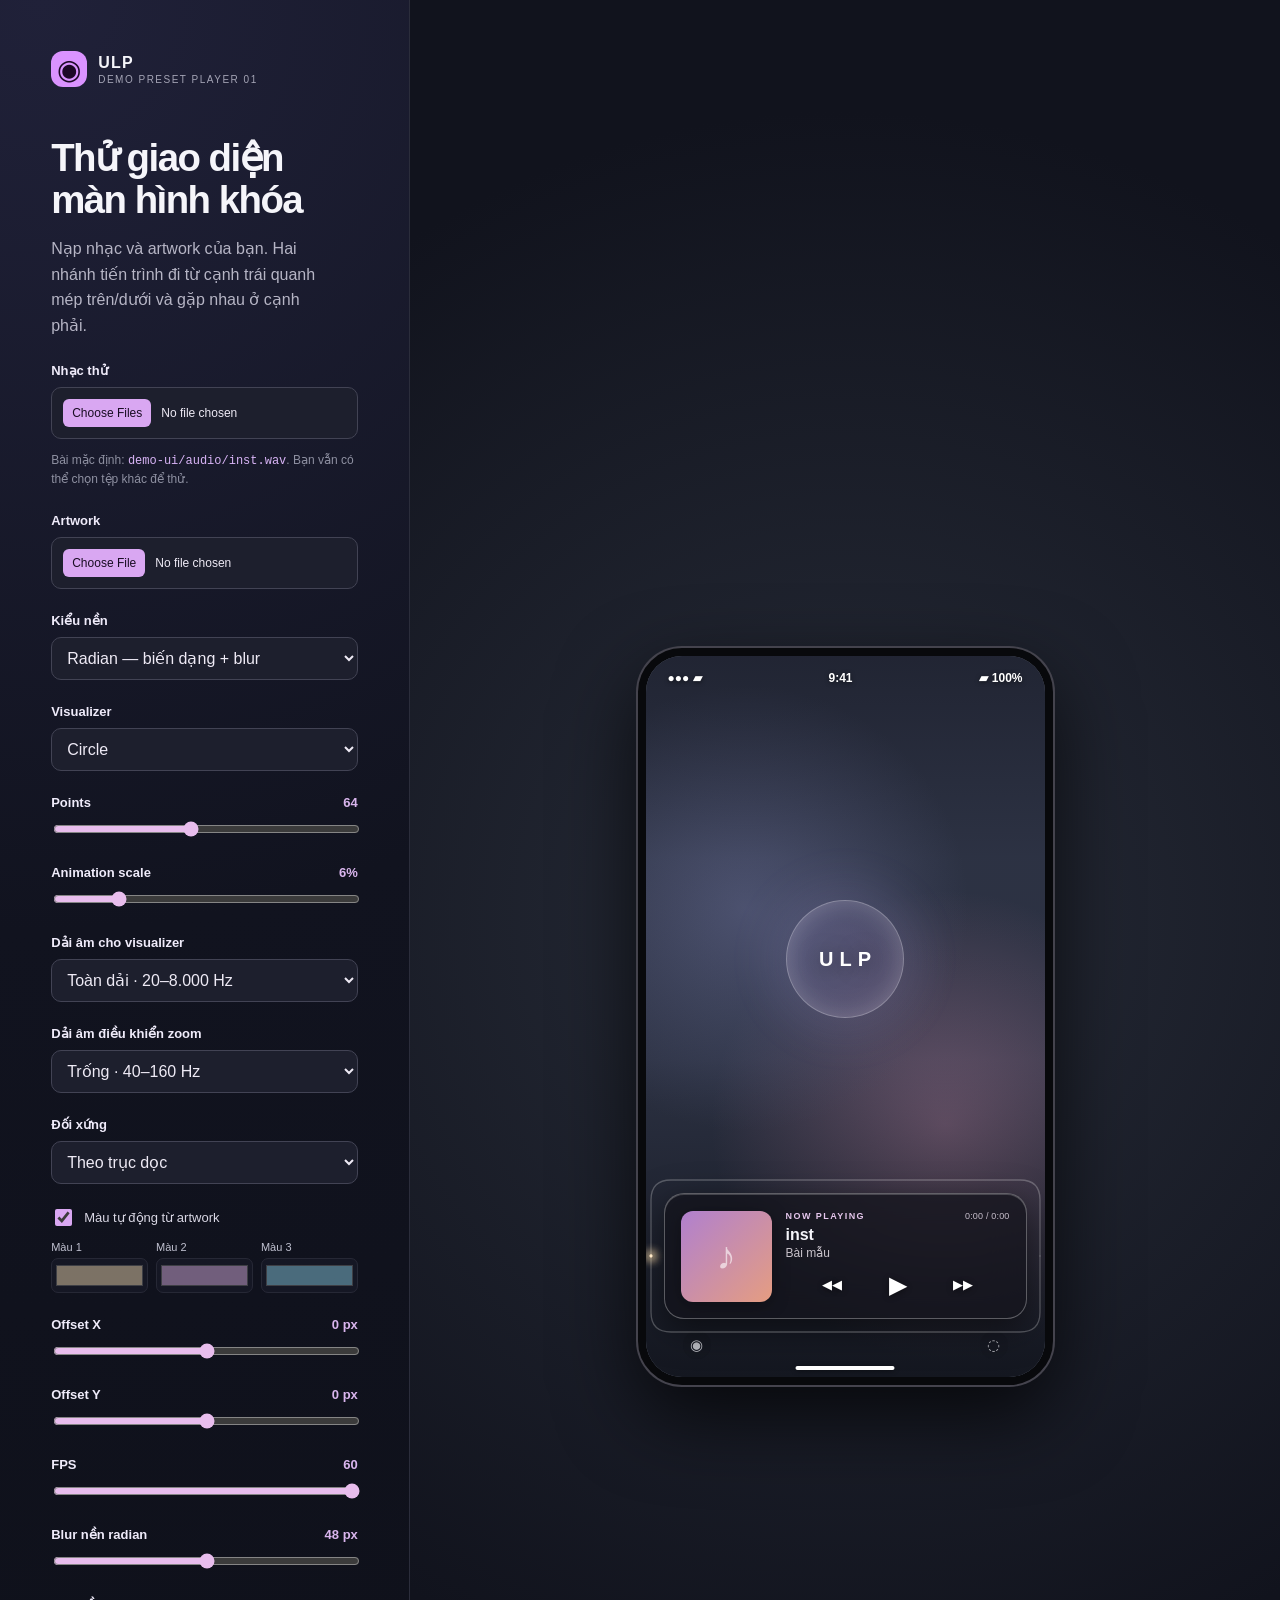
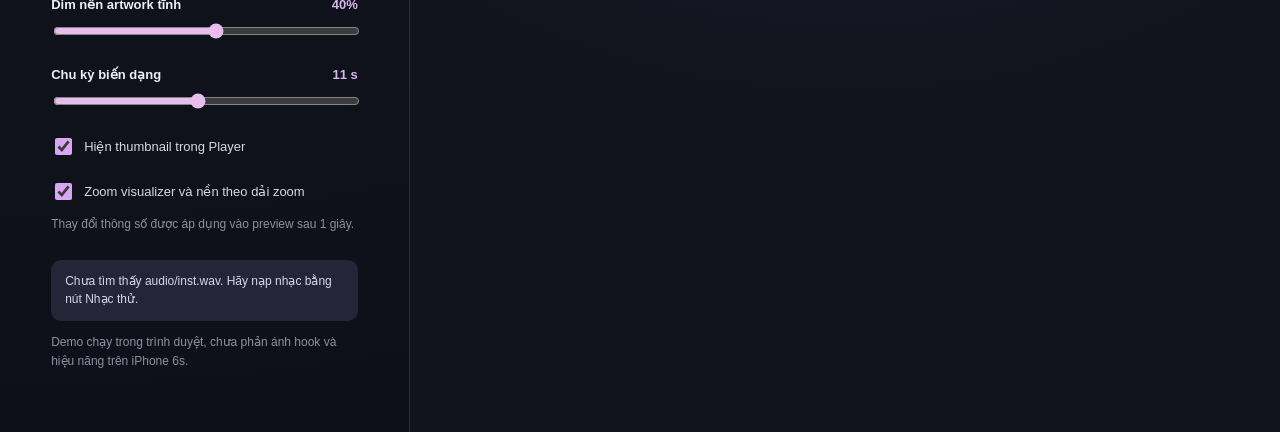
==== demo-ui/index.html @ 55b80ae1 "visualizer" ====
<!doctype html>
<html lang="vi">
<head>
  <meta charset="utf-8">
  <meta name="viewport" content="width=device-width, initial-scale=1">
  <title>ULP — Demo UI</title>
  <link rel="stylesheet" href="style.css">
</head>
<body>
  <main class="workspace">
    <section class="controls" aria-label="Điều khiển demo">
      <div class="brand"><span class="brand-mark">◉</span><div><strong>ULP</strong><small>Demo preset Player 01</small></div></div>
      <h1>Thử giao diện<br>màn hình khóa</h1>
      <p class="intro">Nạp nhạc và artwork của bạn. Hai nhánh tiến trình đi từ cạnh trái quanh mép trên/dưới và gặp nhau ở cạnh phải.</p>

      <label class="field-label" for="audioFiles">Nhạc thử</label>
      <input id="audioFiles" type="file" accept="audio/*" multiple>
      <p class="hint">Bài mặc định: <code>demo-ui/audio/inst.wav</code>. Bạn vẫn có thể chọn tệp khác để thử.</p>

      <label class="field-label" for="artworkFile">Artwork</label>
      <input id="artworkFile" type="file" accept="image/*">

      <label class="field-label" for="backgroundMode">Kiểu nền</label>
      <select id="backgroundMode">
        <option value="radian">Radian — biến dạng + blur</option>
        <option value="static">Artwork tĩnh</option>
      </select>

      <label class="field-label" for="visualMode">Visualizer</label>
      <select id="visualMode">
        <option value="circle">Circle</option>
        <option value="bar">Bar</option>
        <option value="line">Line</option>
        <option value="dot">Dot</option>
        <option value="siri">Siri</option>
        <option value="wave">Wave</option>
      </select>

      <label class="field-label" for="points">Points <output id="pointsValue" for="points">64</output></label>
      <input id="points" type="range" min="12" max="128" step="4" value="64">

      <label class="field-label" for="animationScale">Animation scale <output id="animationScaleValue" for="animationScale">6%</output></label>
      <input id="animationScale" type="range" min="0" max="30" step="1" value="6">

      <label class="field-label" for="frequencyBand">Dải âm cho visualizer</label>
      <select id="frequencyBand">
        <option value="drum">Trống · 40–160 Hz</option>
        <option value="bass">Bass · 20–250 Hz</option>
        <option value="mid">Trung · 250–2.000 Hz</option>
        <option value="high">Cao · 2.000–8.000 Hz</option>
        <option value="full" selected>Toàn dải · 20–8.000 Hz</option>
      </select>

      <label class="field-label" for="zoomBand">Dải âm điều khiển zoom</label>
      <select id="zoomBand">
        <option value="drum">Trống · 40–160 Hz</option>
        <option value="bass">Bass · 20–250 Hz</option>
        <option value="mid">Trung · 250–2.000 Hz</option>
        <option value="high">Cao · 2.000–8.000 Hz</option>
        <option value="full">Toàn dải · 20–8.000 Hz</option>
      </select>

      <label class="field-label" for="symmetry">Đối xứng</label>
      <select id="symmetry">
        <option value="none">Tắt</option>
        <option value="vertical" selected>Theo trục dọc</option>
        <option value="horizontal">Theo trục ngang</option>
        <option value="both">Hai trục</option>
      </select>

      <label class="check-row"><input id="autoColor" type="checkbox" checked> Màu tự động từ artwork</label>
      <div class="color-grid" aria-label="Màu thủ công">
        <label>Màu 1 <input id="color1" type="color" value="#ffe6be"></label>
        <label>Màu 2 <input id="color2" type="color" value="#e7bbef"></label>
        <label>Màu 3 <input id="color3" type="color" value="#92d7ef"></label>
      </div>

      <label class="field-label" for="offsetX">Offset X <output id="offsetXValue" for="offsetX">0 px</output></label>
      <input id="offsetX" type="range" min="-80" max="80" step="1" value="0">
      <label class="field-label" for="offsetY">Offset Y <output id="offsetYValue" for="offsetY">0 px</output></label>
      <input id="offsetY" type="range" min="-80" max="80" step="1" value="0">

      <label class="field-label" for="fps">FPS <output id="fpsValue" for="fps">60</output></label>
      <input id="fps" type="range" min="15" max="60" step="5" value="60">

      <label class="field-label" for="blurAmount">Blur nền radian <output id="blurAmountValue" for="blurAmount">48 px</output></label>
      <input id="blurAmount" type="range" min="16" max="80" step="2" value="48">
      <label class="field-label" for="staticDim">Dim nền artwork tĩnh <output id="staticDimValue" for="staticDim">40%</output></label>
      <input id="staticDim" type="range" min="0" max="75" step="5" value="40">
      <label class="field-label" for="morphSpeed">Chu kỳ biến dạng <output id="morphSpeedValue" for="morphSpeed">11 s</output></label>
      <input id="morphSpeed" type="range" min="3" max="20" step="1" value="11">

      <label class="check-row"><input id="showThumbnail" type="checkbox" checked> Hiện thumbnail trong Player</label>
      <label class="check-row"><input id="beatZoom" type="checkbox" checked> Zoom visualizer và nền theo dải zoom</label>
      <p class="hint">Thay đổi thông số được áp dụng vào preview sau 1 giây.</p>
      <p id="status" class="status" role="status">Sẵn sàng phát inst.wav. Nhấn Play trên khung Player.</p>
      <p class="hint">Demo chạy trong trình duyệt, chưa phản ánh hook và hiệu năng trên iPhone 6s.</p>
    </section>

    <section class="stage" aria-label="Xem trước màn hình khóa">
      <div class="phone">
        <div class="screen" id="screen">
          <div class="wallpaper-fallback"></div>
          <div class="artwork-zoom" id="artworkZoom"><div class="artwork-background artwork-a" id="backgroundA"></div></div>
          <div class="screen-vignette"></div>

          <div class="status-bar" aria-hidden="true"><span>●●● ▰</span><span>9:41</span><span>▰ 100%</span></div>

          <div class="visualizer-wrap" id="visualizerWrap">
            <div class="visualizer-halo"></div>
            <canvas id="visualizer" aria-label="Visualizer phản ứng với nhạc"></canvas>
            <span class="visualizer-center">ULP</span>
          </div>

          <div class="player" id="player">
            <svg class="progress-border" viewBox="0 0 390 156" preserveAspectRatio="none" aria-hidden="true">
              <path class="progress-track" d="M 1 78 V 21 Q 1 1 21 1 H 369 Q 389 1 389 21 V 78"></path>
              <path class="progress-track" d="M 1 78 V 135 Q 1 155 21 155 H 369 Q 389 155 389 135 V 78"></path>
              <path id="progressGlowTop" class="progress-glow" d="M 1 78 V 21 Q 1 1 21 1 H 369 Q 389 1 389 21 V 78" pathLength="100"></path>
              <path id="progressGlowBottom" class="progress-glow" d="M 1 78 V 135 Q 1 155 21 155 H 369 Q 389 155 389 135 V 78" pathLength="100"></path>
              <path id="progressLineTop" class="progress-line" d="M 1 78 V 21 Q 1 1 21 1 H 369 Q 389 1 389 21 V 78" pathLength="100"></path>
              <path id="progressLineBottom" class="progress-line" d="M 1 78 V 135 Q 1 155 21 155 H 369 Q 389 155 389 135 V 78" pathLength="100"></path>
            </svg>
            <div class="thumb" id="thumb"><span>♪</span></div>
            <div class="player-content">
              <div class="song-topline"><span class="eyebrow">NOW PLAYING</span><span id="timeLabel">0:00 / 0:00</span></div>
              <div class="song-title" id="songTitle">inst</div>
              <div class="song-artist" id="songArtist">Bài mẫu</div>
              <div class="transport">
                <button id="prevButton" type="button" aria-label="Bài trước hoặc phát lại">◀◀</button>
                <button id="playButton" class="play-button" type="button" aria-label="Phát">▶</button>
                <button id="nextButton" type="button" aria-label="Bài sau hoặc phát lại">▶▶</button>
              </div>
            </div>
          </div>

          <div class="bottom-actions" aria-hidden="true"><span>◉</span><span>◌</span></div>
          <div class="home-indicator" aria-hidden="true"></div>
        </div>
      </div>
    </section>
  </main>
  <audio id="audio" preload="metadata" src="audio/inst.wav"></audio>
  <script src="app.js"></script>
</body>
</html>
---- demo-ui/style.css ----
:root { color-scheme: dark; font-family: Inter, -apple-system, BlinkMacSystemFont, "Segoe UI", sans-serif; background: #0b0d14; color: #f5f5fa; }
* { box-sizing: border-box; }
body { margin: 0; min-height: 100vh; }
button, input, select { font: inherit; }
.workspace { min-height: 100vh; display: grid; grid-template-columns: minmax(290px, 410px) minmax(430px, 1fr); }
.controls { padding: clamp(24px, 4vw, 56px); background: radial-gradient(circle at 10% 0%, #202139 0, #11131f 45%, #0e1019 100%); border-right: 1px solid #2b2d3b; }
.brand { display: flex; align-items: center; gap: 11px; letter-spacing: .08em; }
.brand-mark { display: grid; place-items: center; width: 36px; height: 36px; border-radius: 12px; background: #da93ff; color: #1d0927; font-size: 28px; }
.brand strong, .brand small { display: block; }
.brand small { margin-top: 2px; color: #a4a4b5; font-size: 10px; letter-spacing: .15em; text-transform: uppercase; }
h1 { margin: 50px 0 14px; font-size: clamp(30px, 3vw, 40px); line-height: 1.08; letter-spacing: -.04em; }
.intro { max-width: 31ch; color: #b6b5c5; line-height: 1.6; }
.field-label { display: block; margin: 24px 0 9px; color: #efebfa; font-size: 13px; font-weight: 650; }
input[type=file], select { width: 100%; min-width: 0; border: 1px solid #424354; border-radius: 10px; background: #1d1f2d; color: #eeeaf5; padding: 11px; }
input[type=range] { width: 100%; accent-color: #e8bded; cursor: pointer; }
.field-label output { float: right; color: #d9b5ed; font-variant-numeric: tabular-nums; }
input[type=file] { font-size: 12px; }
input[type=file]::file-selector-button { margin-right: 10px; padding: 7px 9px; color: #190d23; background: #d9a7f2; border: 0; border-radius: 6px; cursor: pointer; }
.check-row { display: flex; align-items: center; gap: 9px; margin-top: 22px; color: #d9d7e4; font-size: 13px; }
.check-row input { accent-color: #d9a7f2; width: 17px; height: 17px; }
.color-grid { display: grid; grid-template-columns: repeat(3, 1fr); gap: 8px; margin-top: 12px; }
.color-grid label { display: grid; gap: 5px; color: #bfc0cf; font-size: 11px; }
.color-grid input { width: 100%; height: 35px; padding: 2px; border: 1px solid #424354; border-radius: 7px; background: #1d1f2d; }
.color-grid input:disabled { opacity: .45; }
.hint { color: #8e90a1; font-size: 12px; line-height: 1.55; }
code { color: #d8b4f6; }
.status { margin-top: 27px; padding: 13px 14px; border-radius: 10px; background: #242537; color: #dcd5eb; font-size: 12px; line-height: 1.45; }
.stage { display: grid; place-items: center; padding: 32px 16px; background: radial-gradient(circle at 50% 45%, #272c38, #11131d 67%); }
.phone { width: min(415px, 100%); aspect-ratio: 415 / 737; border: 8px solid #08090c; border-radius: 44px; background: #111; box-shadow: 0 0 0 2px #44434d, 0 30px 80px #000b; overflow: hidden; }
.screen { position: relative; width: 100%; height: 100%; overflow: hidden; background: #5e6473; isolation: isolate; }
.wallpaper-fallback, .artwork-zoom, .artwork-background, .screen-vignette { position: absolute; inset: 0; pointer-events: none; }
.wallpaper-fallback { background: radial-gradient(circle at 25% 35%, #515776 0, transparent 40%), radial-gradient(circle at 75% 65%, #715b73 0, transparent 42%), #2f3547; }
.artwork-zoom { transform: scale(var(--background-beat-scale, 1)); transform-origin: center; transition: transform .07s linear; }
.artwork-background { background-size: cover; background-position: center; opacity: 0; transition: opacity .45s; }
.screen.has-artwork .artwork-background { opacity: 1; }
.screen.radian .artwork-a { inset: -30%; filter: blur(var(--radian-blur, 48px)) saturate(1.6); animation: morphA var(--morph-duration, 11s) ease-in-out infinite alternate; }
.screen.static .artwork-a { filter: none; animation: none; }
.screen.static.has-artwork .artwork-zoom::after { content: ""; position: absolute; inset: 0; background: rgba(0, 0, 0, var(--static-dim, .4)); pointer-events: none; }
.screen-vignette { background: linear-gradient(#05040b55, #05040b10 28%, #05040b15 56%, #02030699 100%); }
.status-bar { position: absolute; top: 15px; left: 22px; right: 22px; display: flex; justify-content: space-between; align-items: center; color: white; font-size: 12px; font-weight: 700; text-shadow: 0 1px 4px #0008; }
.visualizer-wrap { position: absolute; width: 270px; height: 270px; left: 50%; top: 42%; transform: translate(calc(-50% + var(--offset-x, 0px)), calc(-50% + var(--offset-y, 0px))) scale(var(--beat-scale, 1)); transition: transform .07s linear; display: grid; place-items: center; }
.visualizer-halo { position: absolute; width: 44%; height: 44%; border-radius: 50%; background: #cdb2ff24; box-shadow: 0 0 40px 20px #cdb2ff18, inset 0 0 25px #ffffff35; border: 1px solid #ffffff50; }
#visualizer { position: absolute; width: 100%; height: 100%; }
.visualizer-center { position: relative; font-size: 20px; font-weight: 800; letter-spacing: .3em; margin-left: .3em; color: #fff; text-shadow: 0 2px 20px #0009; }
.player { position: absolute; z-index: 2; bottom: 58px; left: 18px; right: 18px; height: 126px; display: flex; align-items: center; gap: 14px; padding: 13px 16px; border: 1px solid #ffffff4d; border-radius: 20px; background: #14131cbd; box-shadow: 0 10px 35px #0008, inset 0 1px #ffffff31; backdrop-filter: blur(18px); -webkit-backdrop-filter: blur(18px); }
.progress-border { position: absolute; left: -15px; top: -15px; width: calc(100% + 30px); height: calc(100% + 30px); overflow: visible; pointer-events: none; }
.progress-track, .progress-glow, .progress-line { fill: none; stroke-linecap: round; stroke-linejoin: round; }
.progress-track { stroke: #ffffff3d; stroke-width: 1.3; }
.progress-glow { stroke: #ffdfaa; stroke-width: 8; opacity: .82; filter: blur(5px); stroke-dasharray: 0 100; }
.progress-line { stroke: #ffe9c8; stroke-width: 2.8; stroke-dasharray: 0 100; }
.thumb { position: relative; flex: none; width: 91px; height: 91px; border-radius: 12px; background: linear-gradient(135deg, #b080cf, #e59d81); display: grid; place-items: center; background-position: center; background-size: cover; box-shadow: 0 3px 18px #0005; overflow: hidden; }
.thumb span { font-size: 39px; color: #fff9; }
.thumb.has-image span { display: none; }
.player.no-thumb .thumb { display: none; }
.player-content { min-width: 0; flex: 1; align-self: stretch; display: flex; flex-direction: column; justify-content: center; }
.song-topline { display: flex; justify-content: space-between; gap: 4px; color: #c7bfcc; font-size: 9px; letter-spacing: .02em; }
.eyebrow { color: #e6c7ed; font-weight: 800; letter-spacing: .16em; }
.song-title, .song-artist { white-space: nowrap; overflow: hidden; text-overflow: ellipsis; }
.song-title { margin-top: 5px; font-size: 16px; font-weight: 730; }
.song-artist { margin-top: 2px; color: #cbc5cd; font-size: 12px; }
.transport { display: flex; justify-content: space-evenly; align-items: center; margin-top: 8px; }
.transport button { border: 0; background: transparent; color: #fff; cursor: pointer; font-size: 13px; padding: 3px 8px; text-shadow: 0 1px 6px #0007; }
.transport .play-button { font-size: 24px; min-width: 38px; }
.transport button:hover { color: #f7d79d; }
.bottom-actions { position: absolute; bottom: 18px; left: 37px; right: 37px; display: flex; justify-content: space-between; opacity: .75; }
.bottom-actions span { display: grid; place-items: center; width: 28px; height: 28px; border-radius: 50%; background: #14172088; font-size: 15px; }
.home-indicator { position: absolute; bottom: 7px; left: 50%; transform: translateX(-50%); width: 99px; height: 4px; border-radius: 6px; background: #fff; box-shadow: 0 1px 5px #0006; }
@keyframes morphA { 0% { transform: translate(-3%, -2%) scale(1.15) rotate(-8deg) skew(1deg, -2deg); } 50% { transform: translate(4%, 2%) scale(1.31) rotate(7deg) skew(-8deg, 4deg); } 100% { transform: translate(-2%, 5%) scale(1.2) rotate(-4deg) skew(6deg, -5deg); } }
@media (max-width: 800px) { .workspace { display: flex; flex-direction: column-reverse; } .stage { padding: 26px 16px; } .controls { border-right: 0; border-top: 1px solid #2b2d3b; } h1 { margin-top: 30px; } }
@media (prefers-reduced-motion: reduce) { .artwork-background { animation: none !important; } .visualizer-wrap { transition: none; } }
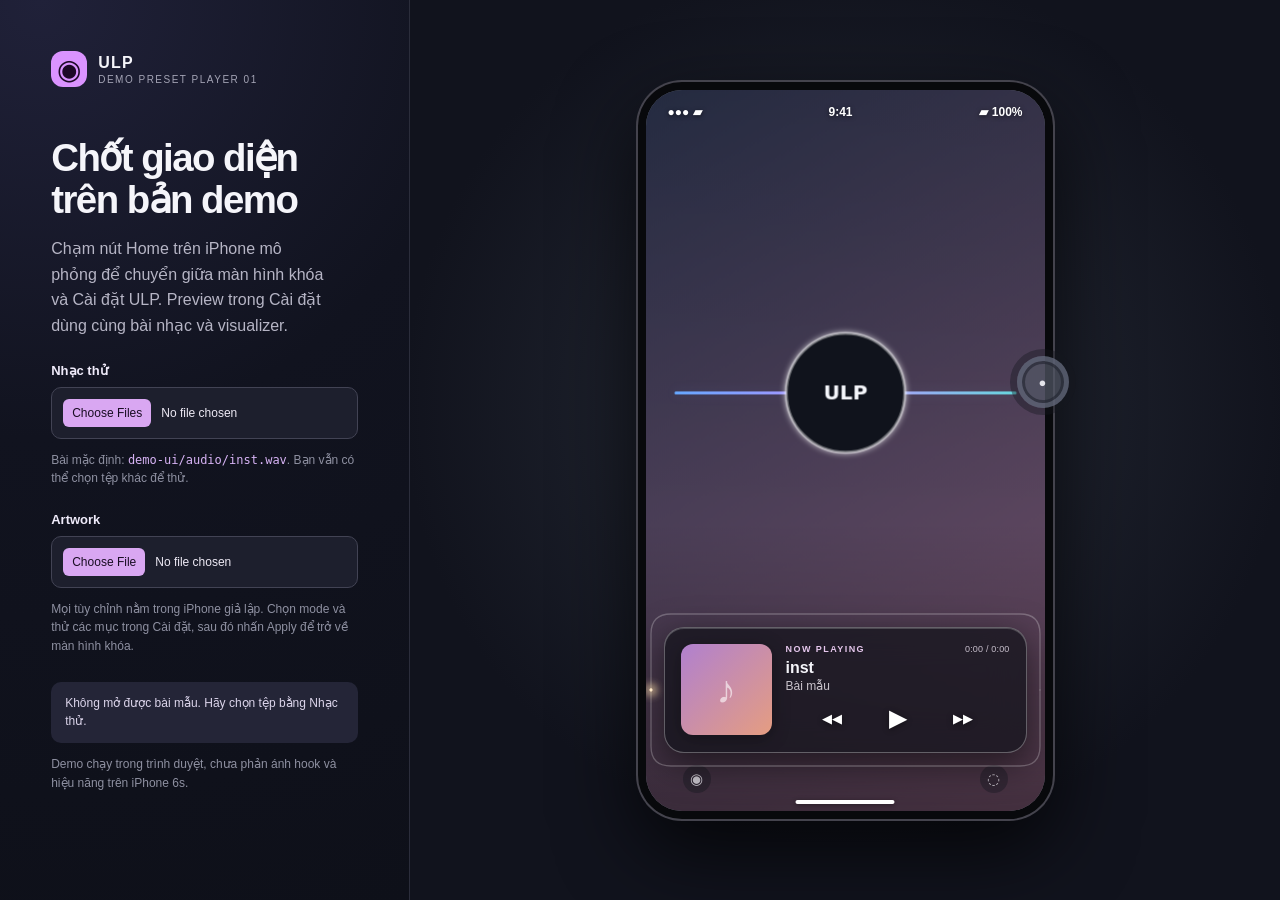
==== commit 8bae7bcc: "update demo" ====
--- a/demo-ui/index.html
+++ b/demo-ui/index.html
@@ -5,13 +5,14 @@
   <meta name="viewport" content="width=device-width, initial-scale=1">
   <title>ULP — Demo UI</title>
   <link rel="stylesheet" href="style.css">
+  <link rel="stylesheet" href="settings.css">
 </head>
 <body>
   <main class="workspace">
     <section class="controls" aria-label="Điều khiển demo">
       <div class="brand"><span class="brand-mark">◉</span><div><strong>ULP</strong><small>Demo preset Player 01</small></div></div>
-      <h1>Thử giao diện<br>màn hình khóa</h1>
-      <p class="intro">Nạp nhạc và artwork của bạn. Hai nhánh tiến trình đi từ cạnh trái quanh mép trên/dưới và gặp nhau ở cạnh phải.</p>
+      <h1>Chốt giao diện<br>trên bản demo</h1>
+      <p class="intro">Chạm nút Home trên iPhone mô phỏng để chuyển giữa màn hình khóa và Cài đặt ULP. Preview trong Cài đặt dùng cùng bài nhạc và visualizer.</p>
 
       <label class="field-label" for="audioFiles">Nhạc thử</label>
       <input id="audioFiles" type="file" accept="audio/*" multiple>
@@ -20,79 +21,7 @@
       <label class="field-label" for="artworkFile">Artwork</label>
       <input id="artworkFile" type="file" accept="image/*">
 
-      <label class="field-label" for="backgroundMode">Kiểu nền</label>
-      <select id="backgroundMode">
-        <option value="radian">Radian — biến dạng + blur</option>
-        <option value="static">Artwork tĩnh</option>
-      </select>
-
-      <label class="field-label" for="visualMode">Visualizer</label>
-      <select id="visualMode">
-        <option value="circle">Circle</option>
-        <option value="bar">Bar</option>
-        <option value="line">Line</option>
-        <option value="dot">Dot</option>
-        <option value="siri">Siri</option>
-        <option value="wave">Wave</option>
-      </select>
-
-      <label class="field-label" for="points">Points <output id="pointsValue" for="points">64</output></label>
-      <input id="points" type="range" min="12" max="128" step="4" value="64">
-
-      <label class="field-label" for="animationScale">Animation scale <output id="animationScaleValue" for="animationScale">6%</output></label>
-      <input id="animationScale" type="range" min="0" max="30" step="1" value="6">
-
-      <label class="field-label" for="frequencyBand">Dải âm cho visualizer</label>
-      <select id="frequencyBand">
-        <option value="drum">Trống · 40–160 Hz</option>
-        <option value="bass">Bass · 20–250 Hz</option>
-        <option value="mid">Trung · 250–2.000 Hz</option>
-        <option value="high">Cao · 2.000–8.000 Hz</option>
-        <option value="full" selected>Toàn dải · 20–8.000 Hz</option>
-      </select>
-
-      <label class="field-label" for="zoomBand">Dải âm điều khiển zoom</label>
-      <select id="zoomBand">
-        <option value="drum">Trống · 40–160 Hz</option>
-        <option value="bass">Bass · 20–250 Hz</option>
-        <option value="mid">Trung · 250–2.000 Hz</option>
-        <option value="high">Cao · 2.000–8.000 Hz</option>
-        <option value="full">Toàn dải · 20–8.000 Hz</option>
-      </select>
-
-      <label class="field-label" for="symmetry">Đối xứng</label>
-      <select id="symmetry">
-        <option value="none">Tắt</option>
-        <option value="vertical" selected>Theo trục dọc</option>
-        <option value="horizontal">Theo trục ngang</option>
-        <option value="both">Hai trục</option>
-      </select>
-
-      <label class="check-row"><input id="autoColor" type="checkbox" checked> Màu tự động từ artwork</label>
-      <div class="color-grid" aria-label="Màu thủ công">
-        <label>Màu 1 <input id="color1" type="color" value="#ffe6be"></label>
-        <label>Màu 2 <input id="color2" type="color" value="#e7bbef"></label>
-        <label>Màu 3 <input id="color3" type="color" value="#92d7ef"></label>
-      </div>
-
-      <label class="field-label" for="offsetX">Offset X <output id="offsetXValue" for="offsetX">0 px</output></label>
-      <input id="offsetX" type="range" min="-80" max="80" step="1" value="0">
-      <label class="field-label" for="offsetY">Offset Y <output id="offsetYValue" for="offsetY">0 px</output></label>
-      <input id="offsetY" type="range" min="-80" max="80" step="1" value="0">
-
-      <label class="field-label" for="fps">FPS <output id="fpsValue" for="fps">60</output></label>
-      <input id="fps" type="range" min="15" max="60" step="5" value="60">
-
-      <label class="field-label" for="blurAmount">Blur nền radian <output id="blurAmountValue" for="blurAmount">48 px</output></label>
-      <input id="blurAmount" type="range" min="16" max="80" step="2" value="48">
-      <label class="field-label" for="staticDim">Dim nền artwork tĩnh <output id="staticDimValue" for="staticDim">40%</output></label>
-      <input id="staticDim" type="range" min="0" max="75" step="5" value="40">
-      <label class="field-label" for="morphSpeed">Chu kỳ biến dạng <output id="morphSpeedValue" for="morphSpeed">11 s</output></label>
-      <input id="morphSpeed" type="range" min="3" max="20" step="1" value="11">
-
-      <label class="check-row"><input id="showThumbnail" type="checkbox" checked> Hiện thumbnail trong Player</label>
-      <label class="check-row"><input id="beatZoom" type="checkbox" checked> Zoom visualizer và nền theo dải zoom</label>
-      <p class="hint">Thay đổi thông số được áp dụng vào preview sau 1 giây.</p>
+      <p class="hint">Mọi tùy chỉnh nằm trong iPhone giả lập. Chọn mode và thử các mục trong Cài đặt, sau đó nhấn Apply để trở về màn hình khóa.</p>
       <p id="status" class="status" role="status">Sẵn sàng phát inst.wav. Nhấn Play trên khung Player.</p>
       <p class="hint">Demo chạy trong trình duyệt, chưa phản ánh hook và hiệu năng trên iPhone 6s.</p>
     </section>
@@ -100,17 +29,8 @@
     <section class="stage" aria-label="Xem trước màn hình khóa">
       <div class="phone">
         <div class="screen" id="screen">
-          <div class="wallpaper-fallback"></div>
-          <div class="artwork-zoom" id="artworkZoom"><div class="artwork-background artwork-a" id="backgroundA"></div></div>
-          <div class="screen-vignette"></div>
-
+          <canvas id="visualizer" class="scene-canvas" aria-label="Visualizer phản ứng với âm thanh trực tiếp"></canvas>
           <div class="status-bar" aria-hidden="true"><span>●●● ▰</span><span>9:41</span><span>▰ 100%</span></div>
-
-          <div class="visualizer-wrap" id="visualizerWrap">
-            <div class="visualizer-halo"></div>
-            <canvas id="visualizer" aria-label="Visualizer phản ứng với nhạc"></canvas>
-            <span class="visualizer-center">ULP</span>
-          </div>
 
           <div class="player" id="player">
             <svg class="progress-border" viewBox="0 0 390 156" preserveAspectRatio="none" aria-hidden="true">
@@ -136,11 +56,21 @@
 
           <div class="bottom-actions" aria-hidden="true"><span>◉</span><span>◌</span></div>
           <div class="home-indicator" aria-hidden="true"></div>
+          <div id="settingsScreen" class="settings-screen" hidden>
+            <div class="settings-nav"><button id="settingsBack" type="button" aria-label="Trở lại">‹</button><strong id="settingsTitle">ULP</strong><button id="settingsApply" type="button">Apply</button></div>
+            <div id="settingsPreviewHost" class="settings-preview-host" hidden></div>
+            <div id="settingsScroll" class="settings-scroll"></div>
+          </div>
         </div>
+        <button id="fakeHome" class="fake-home" type="button" aria-label="Mở Cài đặt giả lập" title="Home: Màn hình khóa / Cài đặt">●</button>
       </div>
     </section>
   </main>
   <audio id="audio" preload="metadata" src="audio/inst.wav"></audio>
+  <script src="audio-response.js"></script>
+  <script src="renderer.js"></script>
+  <script src="settings-schema.js"></script>
   <script src="app.js"></script>
+  <script src="settings.js"></script>
 </body>
 </html>
--- a/demo-ui/style.css
+++ b/demo-ui/style.css
@@ -28,20 +28,8 @@
 .stage { display: grid; place-items: center; padding: 32px 16px; background: radial-gradient(circle at 50% 45%, #272c38, #11131d 67%); }
 .phone { width: min(415px, 100%); aspect-ratio: 415 / 737; border: 8px solid #08090c; border-radius: 44px; background: #111; box-shadow: 0 0 0 2px #44434d, 0 30px 80px #000b; overflow: hidden; }
 .screen { position: relative; width: 100%; height: 100%; overflow: hidden; background: #5e6473; isolation: isolate; }
-.wallpaper-fallback, .artwork-zoom, .artwork-background, .screen-vignette { position: absolute; inset: 0; pointer-events: none; }
-.wallpaper-fallback { background: radial-gradient(circle at 25% 35%, #515776 0, transparent 40%), radial-gradient(circle at 75% 65%, #715b73 0, transparent 42%), #2f3547; }
-.artwork-zoom { transform: scale(var(--background-beat-scale, 1)); transform-origin: center; transition: transform .07s linear; }
-.artwork-background { background-size: cover; background-position: center; opacity: 0; transition: opacity .45s; }
-.screen.has-artwork .artwork-background { opacity: 1; }
-.screen.radian .artwork-a { inset: -30%; filter: blur(var(--radian-blur, 48px)) saturate(1.6); animation: morphA var(--morph-duration, 11s) ease-in-out infinite alternate; }
-.screen.static .artwork-a { filter: none; animation: none; }
-.screen.static.has-artwork .artwork-zoom::after { content: ""; position: absolute; inset: 0; background: rgba(0, 0, 0, var(--static-dim, .4)); pointer-events: none; }
-.screen-vignette { background: linear-gradient(#05040b55, #05040b10 28%, #05040b15 56%, #02030699 100%); }
+.scene-canvas { position: absolute; inset: 0; display: block; width: 100%; height: 100%; }
 .status-bar { position: absolute; top: 15px; left: 22px; right: 22px; display: flex; justify-content: space-between; align-items: center; color: white; font-size: 12px; font-weight: 700; text-shadow: 0 1px 4px #0008; }
-.visualizer-wrap { position: absolute; width: 270px; height: 270px; left: 50%; top: 42%; transform: translate(calc(-50% + var(--offset-x, 0px)), calc(-50% + var(--offset-y, 0px))) scale(var(--beat-scale, 1)); transition: transform .07s linear; display: grid; place-items: center; }
-.visualizer-halo { position: absolute; width: 44%; height: 44%; border-radius: 50%; background: #cdb2ff24; box-shadow: 0 0 40px 20px #cdb2ff18, inset 0 0 25px #ffffff35; border: 1px solid #ffffff50; }
-#visualizer { position: absolute; width: 100%; height: 100%; }
-.visualizer-center { position: relative; font-size: 20px; font-weight: 800; letter-spacing: .3em; margin-left: .3em; color: #fff; text-shadow: 0 2px 20px #0009; }
 .player { position: absolute; z-index: 2; bottom: 58px; left: 18px; right: 18px; height: 126px; display: flex; align-items: center; gap: 14px; padding: 13px 16px; border: 1px solid #ffffff4d; border-radius: 20px; background: #14131cbd; box-shadow: 0 10px 35px #0008, inset 0 1px #ffffff31; backdrop-filter: blur(18px); -webkit-backdrop-filter: blur(18px); }
 .progress-border { position: absolute; left: -15px; top: -15px; width: calc(100% + 30px); height: calc(100% + 30px); overflow: visible; pointer-events: none; }
 .progress-track, .progress-glow, .progress-line { fill: none; stroke-linecap: round; stroke-linejoin: round; }
@@ -51,7 +39,7 @@
 .thumb { position: relative; flex: none; width: 91px; height: 91px; border-radius: 12px; background: linear-gradient(135deg, #b080cf, #e59d81); display: grid; place-items: center; background-position: center; background-size: cover; box-shadow: 0 3px 18px #0005; overflow: hidden; }
 .thumb span { font-size: 39px; color: #fff9; }
 .thumb.has-image span { display: none; }
-.player.no-thumb .thumb { display: none; }
+.player[hidden] { display: none; }
 .player-content { min-width: 0; flex: 1; align-self: stretch; display: flex; flex-direction: column; justify-content: center; }
 .song-topline { display: flex; justify-content: space-between; gap: 4px; color: #c7bfcc; font-size: 9px; letter-spacing: .02em; }
 .eyebrow { color: #e6c7ed; font-weight: 800; letter-spacing: .16em; }
@@ -65,6 +53,4 @@
 .bottom-actions { position: absolute; bottom: 18px; left: 37px; right: 37px; display: flex; justify-content: space-between; opacity: .75; }
 .bottom-actions span { display: grid; place-items: center; width: 28px; height: 28px; border-radius: 50%; background: #14172088; font-size: 15px; }
 .home-indicator { position: absolute; bottom: 7px; left: 50%; transform: translateX(-50%); width: 99px; height: 4px; border-radius: 6px; background: #fff; box-shadow: 0 1px 5px #0006; }
-@keyframes morphA { 0% { transform: translate(-3%, -2%) scale(1.15) rotate(-8deg) skew(1deg, -2deg); } 50% { transform: translate(4%, 2%) scale(1.31) rotate(7deg) skew(-8deg, 4deg); } 100% { transform: translate(-2%, 5%) scale(1.2) rotate(-4deg) skew(6deg, -5deg); } }
 @media (max-width: 800px) { .workspace { display: flex; flex-direction: column-reverse; } .stage { padding: 26px 16px; } .controls { border-right: 0; border-top: 1px solid #2b2d3b; } h1 { margin-top: 30px; } }
-@media (prefers-reduced-motion: reduce) { .artwork-background { animation: none !important; } .visualizer-wrap { transition: none; } }
--- a/demo-ui/settings.css
+++ b/demo-ui/settings.css
@@ -0,0 +1,62 @@
+.phone { position: relative; overflow: visible; }
+.screen { border-radius: 36px; }
+.fake-home { position: absolute; z-index: 12; top: 37%; right: -24px; width: 52px; height: 52px; padding: 0; border: 5px solid #63677a88; border-radius: 50%; color: #e4e4ea; background: #535866b8; box-shadow: 0 0 0 7px #15182066, inset 0 0 0 3px #242833aa; cursor: pointer; font-size: 13px; }
+.fake-home:hover, .fake-home:focus-visible { background: #788096; outline: 2px solid #cfd8ff; }
+.settings-screen { position: absolute; z-index: 5; inset: 0; color: #f6f6f8; background: #000; }
+.screen .status-bar { z-index: 9; }
+.screen .home-indicator { z-index: 9; }
+.settings-screen[hidden] { display: none; }
+.settings-nav { height: 105px; position: absolute; top: 0; left: 0; right: 0; z-index: 8; display: flex; align-items: end; justify-content: space-between; padding: 0 20px 13px; background: linear-gradient(#000 76%, #000e 100%); font-size: 19px; }
+.settings-nav strong { position: absolute; left: 22%; right: 22%; bottom: 17px; text-align: center; pointer-events: none; }
+.settings-nav button { position: relative; z-index: 1; border: 0; background: none; color: #45a6ff; cursor: pointer; padding: 4px; }
+.settings-nav button:first-child { font-size: 48px; line-height: .6; width: 35px; color: #fff; }
+.settings-nav button[hidden] { visibility: hidden; }
+.settings-scroll { position: absolute; inset: 105px 0 0; overflow-y: auto; padding: 0 17px 85px; scrollbar-width: thin; scrollbar-color: #5d606b transparent; }
+.settings-preview-host { position: absolute; top: 105px; left: 17px; right: 17px; height: 194px; z-index: 6; }
+.settings-preview-host[hidden] { display: none; }
+.settings-screen[data-page="visualizer"] .settings-scroll,
+.settings-screen[data-page="modes"] .settings-scroll { top: 299px; }
+.settings-screen[data-page="preview"] .settings-preview-host { height: 479px; }
+.settings-screen[data-page="preview"] .settings-scroll { top: 584px; }
+.setting-section { margin: 28px 0 31px; }
+.setting-section h2 { margin: 0 12px 8px; color: #898a91; font-size: 11px; letter-spacing: .05em; font-weight: 650; }
+.setting-card { border-radius: 22px; background: #1c1c1e; overflow: hidden; }
+.setting-row { min-height: 52px; width: 100%; border: 0; border-bottom: 1px solid #39393e; padding: 10px 14px; display: flex; align-items: center; justify-content: space-between; gap: 12px; color: #f5f5f7; background: transparent; text-align: left; font-size: 15px; text-decoration: none; }
+.setting-card > .setting-row:last-child, .setting-card > .setting-slider:last-child, .setting-card > .setting-colors:last-child { border-bottom: 0; }
+.setting-link { cursor: pointer; }
+.setting-link:hover { background: #303035; }
+.setting-value { display: flex; align-items: center; gap: 9px; color: #98989f; white-space: nowrap; }
+.setting-value b { font-size: 29px; font-weight: 350; line-height: .7; }
+.setting-link:has(.setting-value:only-child) { color: #49a8ff; }
+.setting-toggle { appearance: none; width: 51px; height: 30px; flex: none; border: none; border-radius: 20px; background: #55565a; position: relative; cursor: pointer; }
+.setting-toggle::after { content: ''; position: absolute; width: 25px; height: 25px; left: 2px; top: 2px; border-radius: 50%; background: #fff; transition: transform .2s; }
+.setting-toggle:checked { background: #32c263; }
+.setting-toggle:checked::after { transform: translateX(21px); }
+.setting-note { margin: 8px 12px 0; color: #96969d; font-size: 11px; line-height: 1.45; }
+.setting-slider { padding: 11px 14px 13px; border-bottom: 1px solid #39393e; }
+.setting-slider.is-disabled, .setting-field.is-disabled, .setting-picker.is-disabled { opacity: .42; }
+.setting-field small, .setting-picker small, .mode-choice small { display: block; margin-top: 4px; color: #9999a1; font-size: 10px; line-height: 1.35; }
+.setting-color { width: 26px; height: 26px; padding: 0; border: 0; background: transparent; cursor: pointer; }
+.setting-slider-title { display: flex; align-items: center; justify-content: space-between; gap: 12px; font-size: 14px; }
+.setting-slider-title output { color: #a4a4aa; font-size: 12px; font-variant-numeric: tabular-nums; }
+.setting-slider input { width: 100%; display: block; margin: 12px 0 1px; accent-color: #ff676a; }
+.setting-slider small { display: block; margin-top: 8px; color: #94949c; font-size: 10px; line-height: 1.4; }
+.setting-picker select { min-width: 0; max-width: 52%; padding: 3px 0; border: 0; background: transparent; color: #aaaab1; font-size: 13px; text-align: right; cursor: pointer; }
+.setting-picker option { background: #222; color: #fff; }
+.setting-colors { display: grid; grid-template-columns: repeat(3, 1fr); gap: 8px; padding: 13px; border-top: 1px solid #39393e; }
+.setting-colors label { display: grid; gap: 7px; color: #bcbcc4; font-size: 11px; }
+.setting-colors input { width: 100%; height: 28px; border: 0; background: transparent; }
+
+.settings-preview { position: relative; height: 205px; margin: 4px 0 0; border: 1px solid #363a4f; border-radius: 20px; overflow: hidden; background: #10131b; box-shadow: 0 10px 22px #000c; }
+.settings-preview-host { height: 214px; }
+.settings-screen[data-page="visualizer"] .settings-scroll, .settings-screen[data-page="modes"] .settings-scroll { top: 319px; }
+.settings-screen[data-page="preview"] .settings-preview { height: 470px; }
+#settingsPreviewCanvas { display: block; width: 100%; height: 100%; }
+.preview-caption { position: absolute; left: 13px; top: 12px; max-width: 66%; overflow: hidden; white-space: nowrap; text-overflow: ellipsis; color: #d5ddea; text-shadow: 0 1px 5px #000; font: 650 9px/1.2 monospace; pointer-events: none; }
+.beat-indicator { position: absolute; right: 13px; top: 10px; padding: 3px 6px; border: 1px solid #ffffff20; border-radius: 5px; color: #ffffff55; background: #11172277; font: 650 8px/1.2 monospace; transition: color .08s, background .08s; pointer-events: none; }
+.beat-indicator.active { color: #102520; background: #79e3b6; }
+.preview-feedback { position: absolute; top: 33px; right: 12px; max-width: 70%; padding: 5px 8px; border-radius: 7px; color: #dce7fb; background: #0a1321b8; font-size: 10px; opacity: 0; pointer-events: none; transition: opacity .15s; }
+.preview-feedback.visible { opacity: 1; }
+#settingsPreviewPlay { position: absolute; right: 13px; bottom: 12px; display: grid; place-items: center; width: 38px; height: 38px; border: 1px solid #ffffff20; border-radius: 50%; color: #fff; background: #080b16cc; cursor: pointer; transition: opacity .2s; }
+#settingsPreviewPlay.is-hidden { opacity: 0; pointer-events: none; }
+.mode-note { margin-top: -14px; }
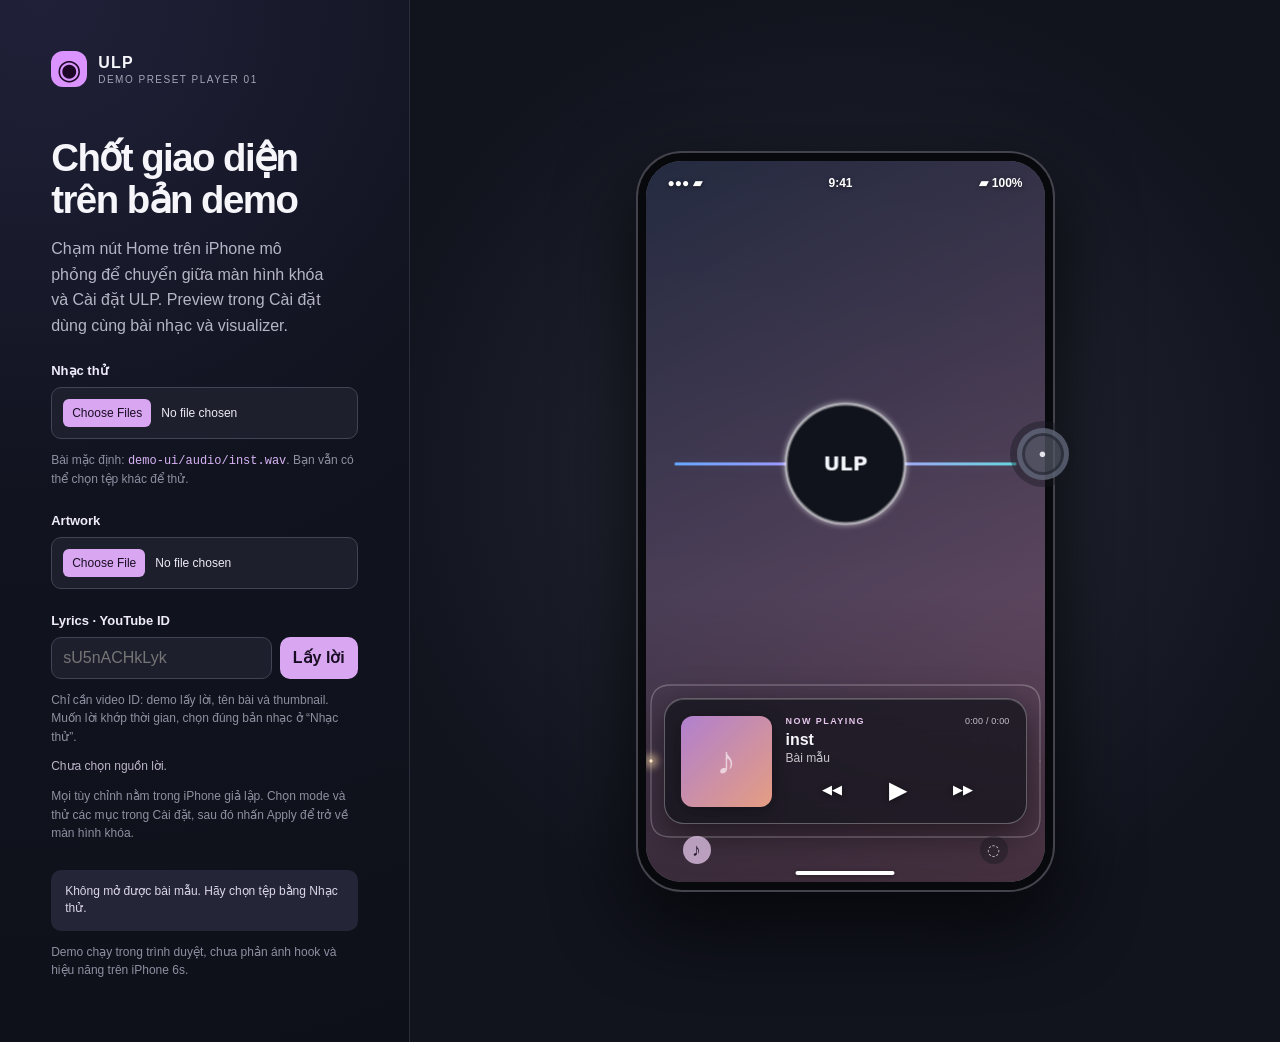
==== commit fadc58dc: "visualizer bar mode update" ====
--- a/demo-ui/index.html
+++ b/demo-ui/index.html
@@ -21,6 +21,11 @@
       <label class="field-label" for="artworkFile">Artwork</label>
       <input id="artworkFile" type="file" accept="image/*">
 
+      <label class="field-label" for="lyricsVideoId">Lyrics · YouTube ID</label>
+      <div class="lyrics-source-row"><input id="lyricsVideoId" type="text" placeholder="sU5nACHkLyk" autocomplete="off"><button id="loadLyrics" type="button">Lấy lời</button></div>
+      <p class="hint">Chỉ cần video ID: demo lấy lời, tên bài và thumbnail. Muốn lời khớp thời gian, chọn đúng bản nhạc ở “Nhạc thử”.</p>
+      <p id="lyricsSourceStatus" class="lyrics-source-status" role="status">Chưa chọn nguồn lời.</p>
+
       <p class="hint">Mọi tùy chỉnh nằm trong iPhone giả lập. Chọn mode và thử các mục trong Cài đặt, sau đó nhấn Apply để trở về màn hình khóa.</p>
       <p id="status" class="status" role="status">Sẵn sàng phát inst.wav. Nhấn Play trên khung Player.</p>
       <p class="hint">Demo chạy trong trình duyệt, chưa phản ánh hook và hiệu năng trên iPhone 6s.</p>
@@ -31,6 +36,7 @@
         <div class="screen" id="screen">
           <canvas id="visualizer" class="scene-canvas" aria-label="Visualizer phản ứng với âm thanh trực tiếp"></canvas>
           <div class="status-bar" aria-hidden="true"><span>●●● ▰</span><span>9:41</span><span>▰ 100%</span></div>
+          <div id="lyricsOverlay" class="lyrics-overlay" aria-live="off" hidden><div id="lyricsTrack" class="lyrics-track"></div><div id="lyricsEmpty" class="lyrics-empty-state">Chưa có lời bài hát</div></div>
 
           <div class="player" id="player">
             <svg class="progress-border" viewBox="0 0 390 156" preserveAspectRatio="none" aria-hidden="true">
@@ -54,7 +60,7 @@
             </div>
           </div>
 
-          <div class="bottom-actions" aria-hidden="true"><span>◉</span><span>◌</span></div>
+          <div class="bottom-actions"><button id="lyricsToggle" type="button" aria-label="Ẩn hoặc hiện lời bài hát" title="Lyrics">♪</button><span aria-hidden="true">◌</span></div>
           <div class="home-indicator" aria-hidden="true"></div>
           <div id="settingsScreen" class="settings-screen" hidden>
             <div class="settings-nav"><button id="settingsBack" type="button" aria-label="Trở lại">‹</button><strong id="settingsTitle">ULP</strong><button id="settingsApply" type="button">Apply</button></div>
@@ -71,6 +77,7 @@
   <script src="renderer.js"></script>
   <script src="settings-schema.js"></script>
   <script src="app.js"></script>
+  <script src="lyrics.js"></script>
   <script src="settings.js"></script>
 </body>
 </html>
--- a/demo-ui/style.css
+++ b/demo-ui/style.css
@@ -52,5 +52,34 @@
 .transport button:hover { color: #f7d79d; }
 .bottom-actions { position: absolute; bottom: 18px; left: 37px; right: 37px; display: flex; justify-content: space-between; opacity: .75; }
 .bottom-actions span { display: grid; place-items: center; width: 28px; height: 28px; border-radius: 50%; background: #14172088; font-size: 15px; }
+.bottom-actions { z-index: 3; }
+.bottom-actions button { display: grid; place-items: center; width: 28px; height: 28px; padding: 0; border: 0; border-radius: 50%; background: #141720a8; color: #fff; cursor: pointer; font-size: 18px; }
+.bottom-actions button.is-active { background: #e6c7ed; color: #221428; }
+.lyrics-source-row { display: flex; gap: 8px; }
+.lyrics-source-row input { min-width: 0; flex: 1; border: 1px solid #424354; border-radius: 10px; background: #1d1f2d; color: #eeeaf5; padding: 11px; }
+.lyrics-source-row button { flex: none; border: 0; border-radius: 10px; background: #d9a7f2; color: #190d23; padding: 0 13px; font-weight: 700; cursor: pointer; }
+.lyrics-source-status { color: #bcb5ca; font-size: 12px; line-height: 1.4; }
+.lyrics-overlay { position: absolute; z-index: 2; top: 91px; left: 25px; right: 25px; bottom: 190px; overflow: hidden; pointer-events: none; -webkit-mask-image: linear-gradient(transparent 0%, #000 9%, #000 89%, transparent 100%); mask-image: linear-gradient(transparent 0%, #000 9%, #000 89%, transparent 100%); }
+.lyrics-overlay[hidden] { display: none; }
+.lyrics-track { position: absolute; top: 0; left: 0; right: 0; display: flex; flex-direction: column; gap: 25px; will-change: transform; transition: transform 760ms cubic-bezier(.22,1,.36,1); }
+.lyric-card { flex: none; width: 100%; min-height: 65px; padding: 2px 0; text-align: left; transform: scale(.93); opacity: .4; filter: saturate(.8); transition: transform 620ms cubic-bezier(.22,1,.36,1), opacity 620ms ease, filter 620ms ease; transform-origin: left center; }
+.lyric-card.is-near { transform: scale(.97); opacity: .65; filter: saturate(.95); }
+.lyric-card.is-active { transform: scale(1.045); opacity: 1; filter: none; }
+.lyric-card-original { display: block; color: #f5f1fa; font-size: 20px; line-height: 1.25; font-weight: 750; overflow-wrap: anywhere; text-shadow: 0 2px 13px #16111ec0; }
+.lyric-card.is-active .lyric-card-original { background: linear-gradient(90deg, #fff 0%, #fff var(--lyric-progress,0%), #cabdcd calc(var(--lyric-progress,0%) + 7%), #cabdcd 100%); -webkit-background-clip: text; background-clip: text; -webkit-text-fill-color: transparent; filter: drop-shadow(0 1px 5px #fff6); }
+.lyric-card-romanization { display: table; max-width: 100%; margin-top: 6px; padding: 2px 8px; border: 1px solid #ffffff27; border-radius: 999px; background: #ffffff14; color: #f2eaf7; font-size: 11px; font-weight: 650; line-height: 1.35; overflow-wrap: anywhere; }
+.lyric-card-translation { display: block; margin-top: 5px; color: #f0edf5; font-size: 13px; font-weight: 550; line-height: 1.35; overflow-wrap: anywhere; text-shadow: 0 1px 9px #15101ac0; }
+.lyric-card-romanization:empty,.lyric-card-translation:empty { display: none; }
+.lyric-card.is-blank { min-height: 30px; padding: 0; }
+.lyric-card.is-instrumental { min-height: 65px; display: flex; align-items: center; padding: 0; }
+.instrumental-note { position: relative; display: block; width: 40px; height: 48px; transform-origin: center center; transition: transform 60ms linear; }
+.instrumental-note svg { position: absolute; inset: 0; display: block; width: 40px; height: 48px; overflow: visible; }
+.instrumental-note text { font: 800 42px/1 Arial, sans-serif; }
+.instrumental-note-base { fill: #ffffff55; filter: drop-shadow(0 1px 8px #0008); }
+.instrumental-note-fill { fill: #fff1d4; clip-path: inset(0 0 calc(100% - var(--gap-progress,0%)) 0); transition: clip-path 120ms linear; }
+.lyric-card.is-instrumental.is-active .instrumental-note { transform: scale(var(--cover-motion-scale,1)); }
+.lyrics-empty-state { position: absolute; inset: 0; display: grid; place-items: center; color: #fff; font-size: 17px; text-align: center; text-shadow: 0 2px 12px #000; }
+.lyrics-empty-state[hidden],.lyrics-track[hidden] { display: none; }
+@media (prefers-reduced-motion: reduce) { .lyrics-track,.lyric-card,.instrumental-note,.instrumental-note-fill { transition-duration: 0.01ms; } }
 .home-indicator { position: absolute; bottom: 7px; left: 50%; transform: translateX(-50%); width: 99px; height: 4px; border-radius: 6px; background: #fff; box-shadow: 0 1px 5px #0006; }
 @media (max-width: 800px) { .workspace { display: flex; flex-direction: column-reverse; } .stage { padding: 26px 16px; } .controls { border-right: 0; border-top: 1px solid #2b2d3b; } h1 { margin-top: 30px; } }
--- a/demo-ui/settings.css
+++ b/demo-ui/settings.css
@@ -18,6 +18,7 @@
 .settings-screen[data-page="modes"] .settings-scroll { top: 299px; }
 .settings-screen[data-page="preview"] .settings-preview-host { height: 479px; }
 .settings-screen[data-page="preview"] .settings-scroll { top: 584px; }
+.settings-screen[data-page="lyricsPreset"] .settings-scroll { top: 340px; }
 .setting-section { margin: 28px 0 31px; }
 .setting-section h2 { margin: 0 12px 8px; color: #898a91; font-size: 11px; letter-spacing: .05em; font-weight: 650; }
 .setting-card { border-radius: 22px; background: #1c1c1e; overflow: hidden; }
@@ -51,6 +52,8 @@
 .settings-preview-host { height: 214px; }
 .settings-screen[data-page="visualizer"] .settings-scroll, .settings-screen[data-page="modes"] .settings-scroll { top: 319px; }
 .settings-screen[data-page="preview"] .settings-preview { height: 470px; }
+.settings-screen[data-page="lyricsPreset"] .settings-preview-host { height: 235px; }
+.settings-screen[data-page="lyricsPreset"] .settings-preview { height: 225px; }
 #settingsPreviewCanvas { display: block; width: 100%; height: 100%; }
 .preview-caption { position: absolute; left: 13px; top: 12px; max-width: 66%; overflow: hidden; white-space: nowrap; text-overflow: ellipsis; color: #d5ddea; text-shadow: 0 1px 5px #000; font: 650 9px/1.2 monospace; pointer-events: none; }
 .beat-indicator { position: absolute; right: 13px; top: 10px; padding: 3px 6px; border: 1px solid #ffffff20; border-radius: 5px; color: #ffffff55; background: #11172277; font: 650 8px/1.2 monospace; transition: color .08s, background .08s; pointer-events: none; }
@@ -59,4 +62,19 @@
 .preview-feedback.visible { opacity: 1; }
 #settingsPreviewPlay { position: absolute; right: 13px; bottom: 12px; display: grid; place-items: center; width: 38px; height: 38px; border: 1px solid #ffffff20; border-radius: 50%; color: #fff; background: #080b16cc; cursor: pointer; transition: opacity .2s; }
 #settingsPreviewPlay.is-hidden { opacity: 0; pointer-events: none; }
+#lyricsPresetPreviewCanvas { display: block; width: 100%; height: 100%; }
+.lyrics-preset-preview-lines { position: absolute; inset: 37px 18px 34px; display: flex; flex-direction: column; justify-content: center; gap: 14px; overflow: hidden; pointer-events: none; -webkit-mask-image: linear-gradient(transparent, #000 12%, #000 85%, transparent); mask-image: linear-gradient(transparent, #000 12%, #000 85%, transparent); }
+.lyrics-preview-line { min-height: 18px; color: #f7f4fb; opacity: .43; transform: scale(.94); transform-origin: left center; text-shadow: 0 2px 8px #000; transition: opacity .5s, transform .5s; }
+.lyrics-preview-line.is-active { opacity: 1; transform: scale(1.02); }
+.lyrics-preview-line.is-blank { min-height: 15px; }
+.lyrics-preview-line strong { display: block; font-size: 13px; line-height: 1.2; }
+.lyrics-preview-line.is-active strong { background: linear-gradient(90deg,#fff var(--lyric-progress,0%),#c8bccb calc(var(--lyric-progress,0%) + 7%)); -webkit-background-clip: text; background-clip: text; -webkit-text-fill-color: transparent; }
+.lyrics-preview-line small { display: table; max-width: 100%; margin-top: 3px; padding: 1px 5px; border: 1px solid #ffffff35; border-radius: 9px; background: #ffffff22; font-size: 8px; }
+.lyrics-preview-line span { display: block; margin-top: 3px; font-size: 9px; }
+.lyrics-preview-empty { color: #f5f2fa; text-align: center; text-shadow: 0 2px 9px #000; font-size: 13px; }
+#lyricsPresetPreviewPlay { position: absolute; right: 13px; bottom: 12px; display: grid; place-items: center; width: 38px; height: 38px; border: 1px solid #ffffff20; border-radius: 50%; color: #fff; background: #080b16cc; cursor: pointer; transition: opacity .2s; }
+#lyricsPresetPreviewPlay.is-hidden { opacity: 0; pointer-events: none; }
+.lyrics-credits { padding: 14px; display: grid; gap: 4px; }
+.lyrics-credits strong { font-size: 12px; font-weight: 650; }
+.lyrics-credits span { margin-bottom: 9px; color: #a7a7af; font-size: 11px; line-height: 1.35; }
 .mode-note { margin-top: -14px; }
